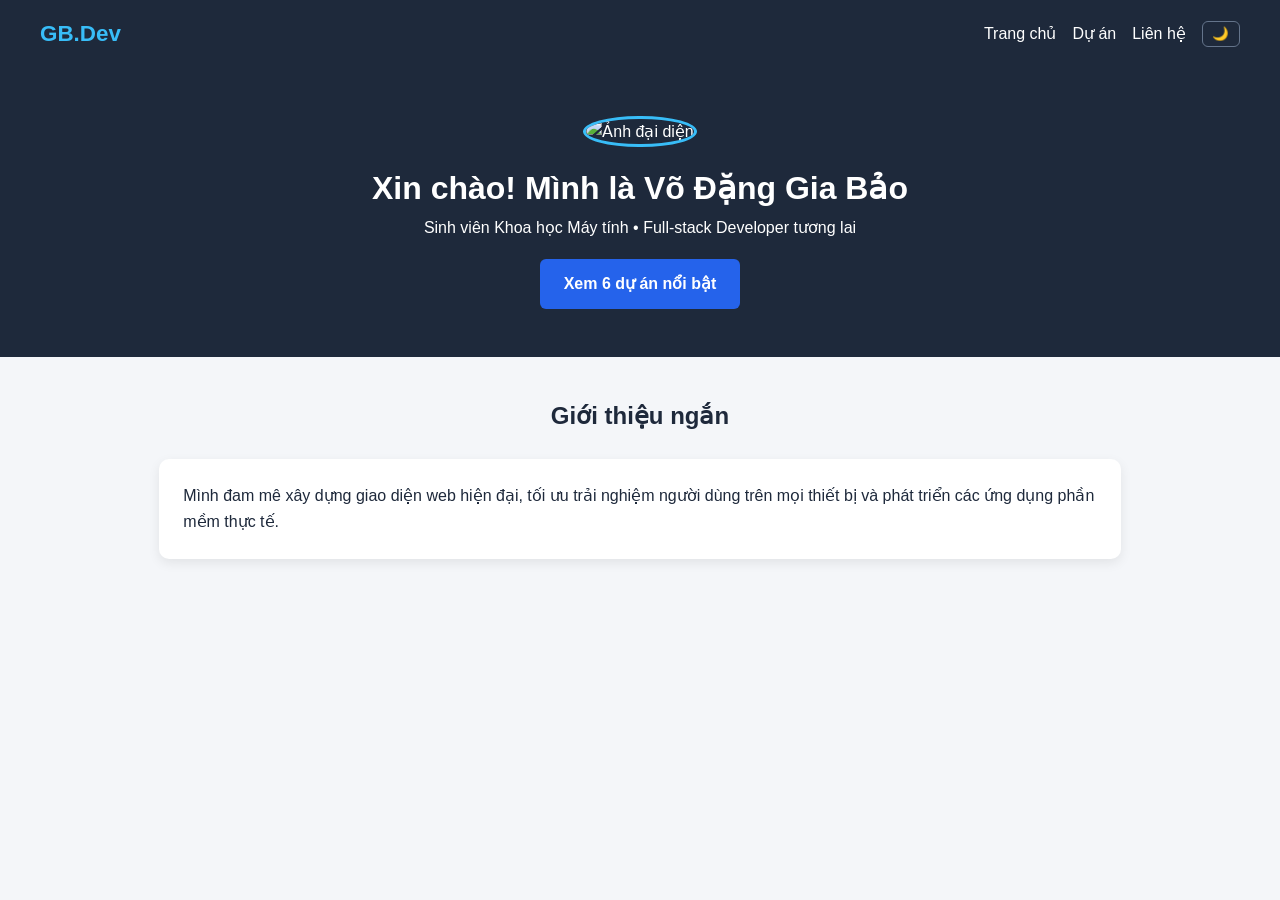
==== index.html @ d7ee12e7 "Add files via upload" ====
<!DOCTYPE html>
<html lang="vi">

<head>
    <meta charset="UTF-8">
    <meta name="viewport" content="width=device-width, initial-scale=1.0">
    <title>Võ Đặng Gia Bảo - Portfolio</title>
    <link rel="stylesheet" href="css/style.css">
</head>

<body>
    <nav>
        <div class="logo">GB.Dev</div>
        <div class="nav-links">
            <a href="index.html">Trang chủ</a>
            <a href="projects.html">Dự án</a>
            <a href="contact.html">Liên hệ</a>
            <button id="theme-toggle" aria-label="Đổi chế độ sáng tối">🌙</button>
        </div>
    </nav>

    <header class="reveal">
        <img src="anh3.jpg" alt="Ảnh đại diện" class="avatar">
        <h1>Xin chào! Mình là Võ Đặng Gia Bảo</h1>
        <p>Sinh viên Khoa học Máy tính • Full-stack Developer tương lai</p>
        <a href="projects.html" class="btn">Xem 6 dự án nổi bật</a>
    </header>

    <section class="reveal">
        <h2>Giới thiệu ngắn</h2>
        <div class="card">
            <p>Mình đam mê xây dựng giao diện web hiện đại, tối ưu trải nghiệm người dùng trên mọi thiết bị và phát
                triển các ứng dụng phần mềm thực tế.</p>
        </div>
    </section>

    <script src="js/script.js"></script>
</body>

</html>
---- css/style.css ----
:root {
    --bg: #f4f6f9;
    --text: #1e293b;
    --card-bg: #ffffff;
    --nav-bg: #1e293b;
    --accent: #2563eb;
}

body.dark {
    --bg: #0f172a;
    --text: #f1f5f9;
    --card-bg: #1e293b;
    --nav-bg: #020617;
    --accent: #38bdf8;
}

* {
    margin: 0;
    padding: 0;
    box-sizing: border-box;
}

body {
    font-family: 'Segoe UI', sans-serif;
    background: var(--bg);
    color: var(--text);
    line-height: 1.6;
    transition: background 0.3s, color 0.3s;
}

/* Mobile-First Navigation */
nav {
    background: var(--nav-bg);
    padding: 1rem;
    display: flex;
    flex-direction: column;
    align-items: center;
    gap: 0.75rem;
}

.logo {
    color: #38bdf8;
    font-size: 1.4rem;
    font-weight: bold;
}

.nav-links {
    display: flex;
    align-items: center;
    gap: 1rem;
    flex-wrap: wrap;
    justify-content: center;
}

.nav-links a {
    color: #fff;
    text-decoration: none;
    font-weight: 500;
}

.nav-links a:hover {
    color: #38bdf8;
}

#theme-toggle {
    background: transparent;
    border: 1px solid #64748b;
    color: #fff;
    padding: 0.3rem 0.6rem;
    border-radius: 6px;
    cursor: pointer;
}

/* Header */
header {
    text-align: center;
    padding: 3rem 1.5rem;
    background: var(--nav-bg);
    color: #fff;
}

.avatar {
    width: 130px;
    height: 130px;
    border-radius: 50%;
    object-fit: cover;
    border: 3px solid #38bdf8;
    margin-bottom: 1rem;
}

.btn {
    display: inline-block;
    margin-top: 1.2rem;
    padding: 0.75rem 1.5rem;
    background: var(--accent);
    color: #fff;
    text-decoration: none;
    border: none;
    border-radius: 6px;
    cursor: pointer;
    font-weight: bold;
}

section {
    padding: 2.5rem 1.2rem;
    max-width: 1000px;
    margin: 0 auto;
}

h2 {
    margin-bottom: 1.5rem;
    text-align: center;
}

.card {
    background: var(--card-bg);
    padding: 1.5rem;
    border-radius: 10px;
    box-shadow: 0 4px 12px rgba(0, 0, 0, 0.08);
}

/* CSS Grid 6 dự án (Mobile: 1 cột) */
.projects-grid {
    display: grid;
    grid-template-columns: 1fr;
    gap: 1.2rem;
}

/* Form liên hệ */
.contact-form {
    display: flex;
    flex-direction: column;
    gap: 0.8rem;
    max-width: 600px;
    margin: 0 auto;
}

.contact-form input,
.contact-form textarea {
    padding: 0.75rem;
    border: 1px solid #cbd5e1;
    border-radius: 6px;
    background: var(--bg);
    color: var(--text);
}

/* Scroll Animation */
.reveal {
    opacity: 0;
    transform: translateY(25px);
    transition: all 0.6s ease-out;
}

.reveal.active {
    opacity: 1;
    transform: translateY(0);
}

/* Responsive cho Tablet & Desktop */
@media (min-width: 768px) {
    nav {
        flex-direction: row;
        justify-content: space-between;
        padding: 1rem 2.5rem;
    }

    .projects-grid {
        grid-template-columns: repeat(2, 1fr);
    }
}

@media (min-width: 1024px) {
    .projects-grid {
        grid-template-columns: repeat(3, 1fr);
    }
}
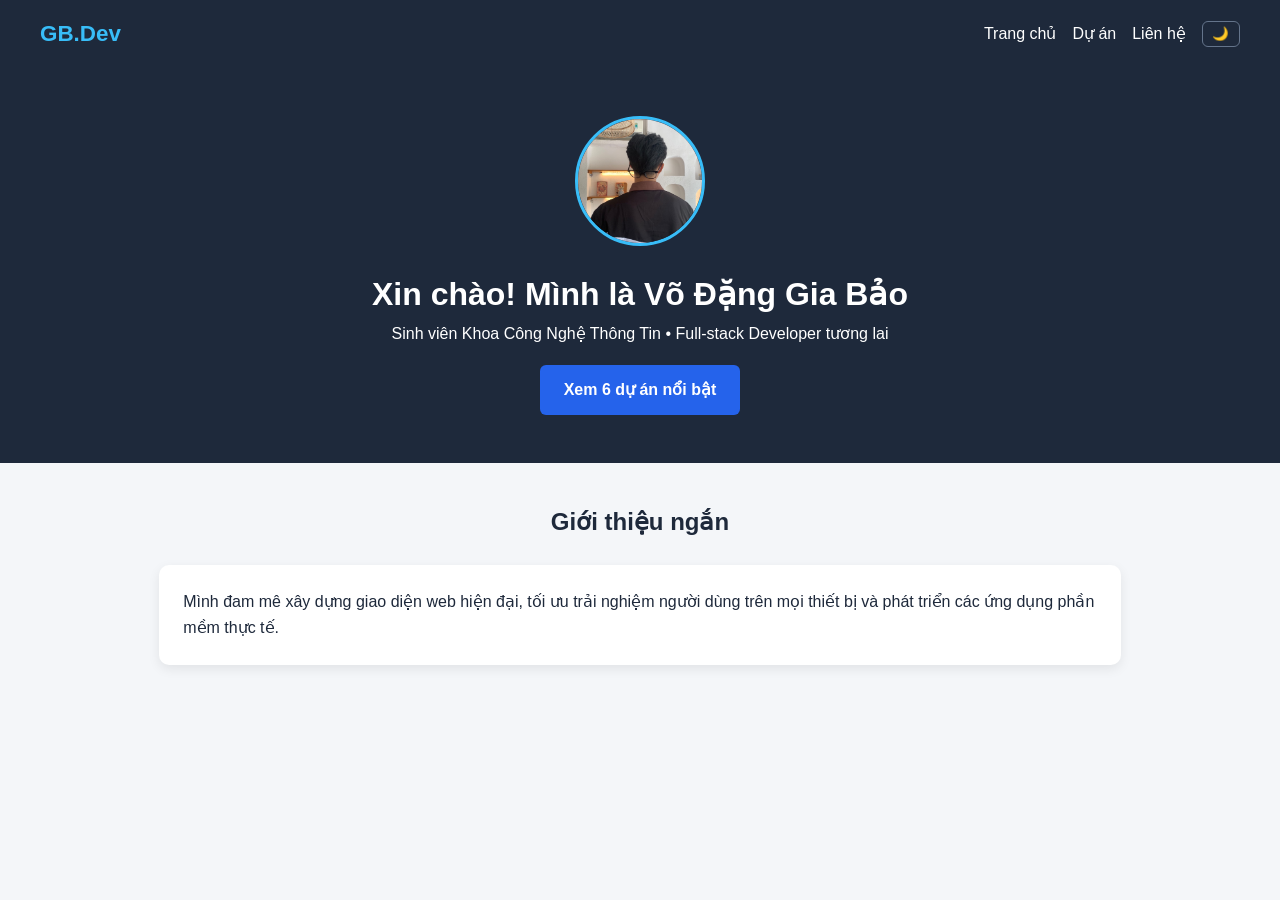
==== commit 3b1019a0: "Add files via upload" ====
--- a/index.html
+++ b/index.html
@@ -20,9 +20,9 @@
     </nav>
 
     <header class="reveal">
-        <img src="anh3.jpg" alt="Ảnh đại diện" class="avatar">
+        <img src="images/anh3.jpg" alt="Ảnh đại diện" class="avatar">
         <h1>Xin chào! Mình là Võ Đặng Gia Bảo</h1>
-        <p>Sinh viên Khoa học Máy tính • Full-stack Developer tương lai</p>
+        <p>Sinh viên Khoa Công Nghệ Thông Tin • Full-stack Developer tương lai</p>
         <a href="projects.html" class="btn">Xem 6 dự án nổi bật</a>
     </header>
 
